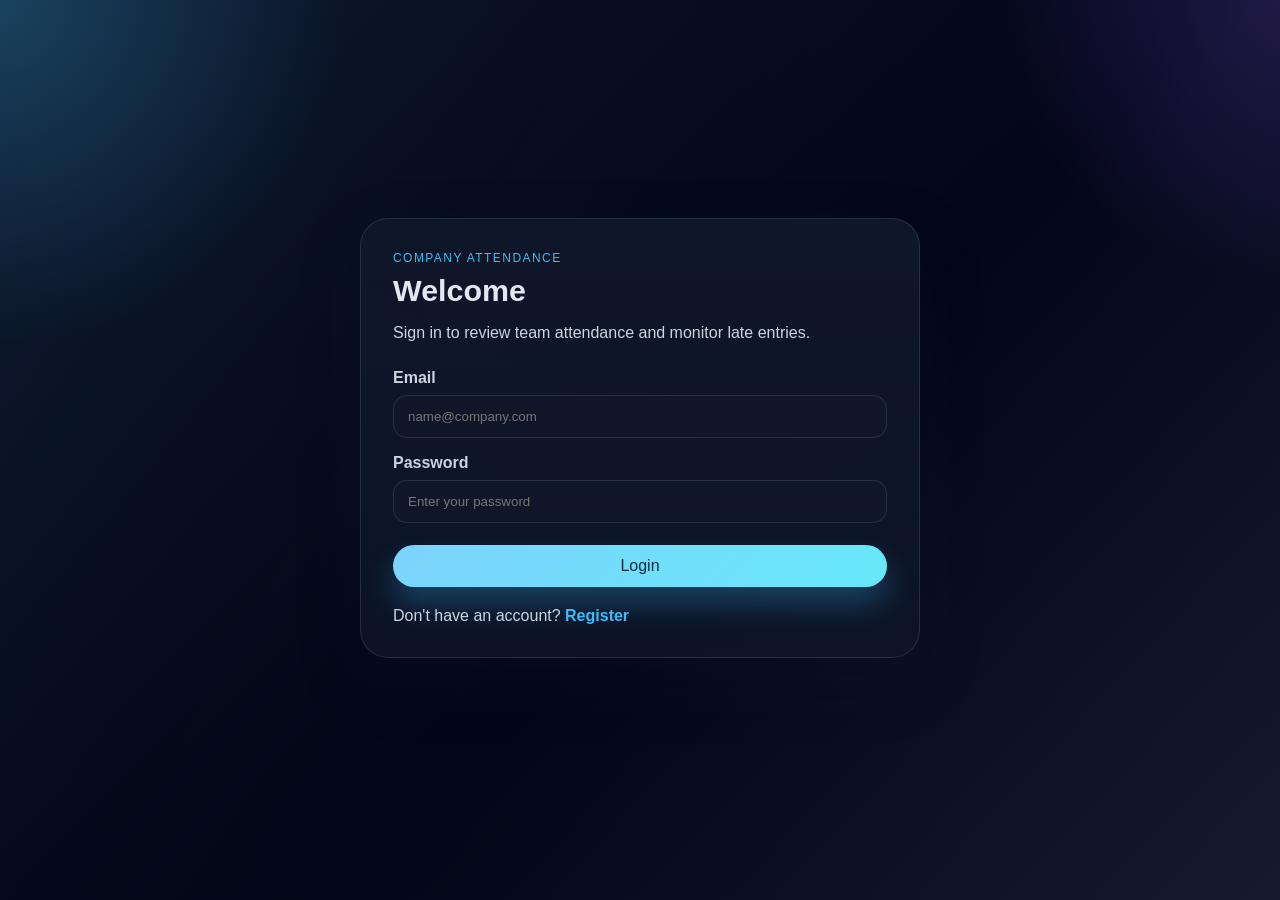
==== frontend/index.html @ ea2394e5 "first commit" ====
<!doctype html>
<html lang="en">
<head>
  <meta charset="utf-8">
  <meta name="viewport" content="width=device-width, initial-scale=1">
  <title>Login - Attendance</title>
  <link rel="stylesheet" href="css/style.css">
  <script src="js/jquery-3.6.0.min.js"></script>
</head>
<body>
  <div class="page-shell auth-shell">
    <section class="auth-card">
      <div class="auth-intro">
        <p class="eyebrow">Company Attendance</p>
        <h1>Welcome</h1>
        <p class="hero-copy">Sign in to review team attendance and monitor late entries.</p>
      </div>

      <form id="loginForm" class="auth-form">
        <label>
          <span>Email</span>
          <input type="email" name="email" placeholder="name@company.com" required>
        </label>

        <label>
          <span>Password</span>
          <input type="password" name="password" placeholder="Enter your password" required>
        </label>

        <button type="submit" class="btn btn-primary">Login</button>
      </form>

      <p class="auth-footer">Don't have an account? <a href="register.html">Register</a></p>
    </section>
  </div>

  <script>
  $('#loginForm').on('submit', function(e){
    e.preventDefault();
    $.ajax({
      url: '../backend/login.php',
      method: 'POST',
      data: $(this).serialize(),
      success: function(res){
        if (res.success) location.href = 'dashboard.html';
        else alert(res.error || 'Login failed');
      },
      error: function(){ alert('Request error'); }
    });
  });
  </script>
</body>
</html>
---- frontend/css/style.css ----
:root {
  --bg: #0f172a;
  --bg-soft: #111827;
  --panel: rgba(15, 23, 42, 0.88);
  --panel-strong: rgba(30, 41, 59, 0.95);
  --text: #e2e8f0;
  --muted: #cbd5e1;
  --accent: #38bdf8;
  --accent-2: #8b5cf6;
  --success: #34d399;
  --danger: #f87171;
  --border: rgba(148, 163, 184, 0.18);
  --shadow: 0 24px 60px rgba(15, 23, 42, 0.28);
}

* {
  box-sizing: border-box;
}

body {
  margin: 0;
  min-height: 100vh;
  font-family: Inter, "Segoe UI", Roboto, Arial, sans-serif;
  color: var(--text);
  background:
    radial-gradient(circle at top left, rgba(56, 189, 248, 0.24), transparent 22%),
    radial-gradient(circle at top right, rgba(139, 92, 246, 0.2), transparent 18%),
    linear-gradient(135deg, var(--bg), #020617 56%, #111827);
}

body::before {
  content: "";
  position: fixed;
  inset: 0;
  background: linear-gradient(120deg, rgba(56, 189, 248, 0.03), transparent 36%, rgba(139, 92, 246, 0.04));
  pointer-events: none;
}

.page-shell {
  position: relative;
  z-index: 1;
  max-width: 1100px;
  margin: 0 auto;
  padding: 32px 20px 56px;
}

.hero {
  display: flex;
  justify-content: space-between;
  align-items: end;
  gap: 24px;
  padding: 28px 32px;
  border: 1px solid var(--border);
  border-radius: 28px;
  background: linear-gradient(180deg, rgba(15, 23, 42, 0.96), rgba(15, 23, 42, 0.78));
  box-shadow: var(--shadow);
}

.eyebrow {
  margin: 0 0 8px;
  text-transform: uppercase;
  letter-spacing: 0.12em;
  font-size: 0.75rem;
  color: var(--accent);
}

.hero h1 {
  margin: 0;
  font-size: clamp(1.8rem, 2vw, 2.2rem);
}

.hero-copy {
  max-width: 680px;
  margin: 12px 0 0;
  color: var(--muted);
  line-height: 1.6;
}

.hero-actions {
  display: flex;
  flex-wrap: wrap;
  gap: 12px;
}

.btn {
  display: inline-flex;
  align-items: center;
  justify-content: center;
  padding: 12px 18px;
  border-radius: 999px;
  text-decoration: none;
  font-weight: 700;
  transition: transform 180ms ease, box-shadow 180ms ease, background 180ms ease;
}

.btn:hover {
  transform: translateY(-1px);
}

.btn-primary {
  color: #082f49;
  background: linear-gradient(135deg, #7dd3fc, #67e8f9);
  box-shadow: 0 16px 30px rgba(56, 189, 248, 0.28);
}

.btn-secondary {
  color: var(--text);
  background: rgba(30, 41, 59, 0.95);
  border: 1px solid var(--border);
}

.stats-grid {
  margin-top: 24px;
  display: grid;
  grid-template-columns: repeat(auto-fit, minmax(240px, 1fr));
  gap: 18px;
}

.stat-card {
  padding: 24px;
  border-radius: 24px;
  border: 1px solid var(--border);
  background: linear-gradient(180deg, rgba(15, 23, 42, 0.96), rgba(15, 23, 42, 0.78));
  box-shadow: var(--shadow);
}

.stat-card p {
  margin: 0;
  color: var(--muted);
  font-size: 0.95rem;
}

.stat-card h2 {
  margin: 12px 0 8px;
  font-size: 2rem;
}

.stat-card span {
  color: var(--success);
  font-weight: 700;
}

.loading-card {
  min-height: 145px;
}

.loading-card h2 {
  color: var(--muted);
}

.error-card h2 {
  color: var(--danger);
}

.error-card span {
  color: var(--danger);
}

.content-grid {
  margin-top: 24px;
  display: grid;
  grid-template-columns: 2fr 1fr;
  gap: 18px;
}

.panel {
  padding: 24px;
  border-radius: 24px;
  border: 1px solid var(--border);
  background: linear-gradient(180deg, rgba(15, 23, 42, 0.96), rgba(15, 23, 42, 0.78));
  box-shadow: var(--shadow);
}

.panel-header {
  display: flex;
  align-items: center;
  justify-content: space-between;
  gap: 12px;
}

.panel-header h2 {
  margin: 0;
  font-size: 1.25rem;
}

.badge {
  padding: 6px 10px;
  border-radius: 999px;
  background: rgba(52, 211, 153, 0.14);
  color: var(--success);
  font-size: 0.85rem;
  font-weight: 800;
}

.panel-copy {
  color: var(--muted);
  line-height: 1.7;
  margin: 8px 0 0;
}

.feature-list {
  margin: 18px 0 0;
  padding-left: 18px;
  color: var(--text);
}

.feature-list li + li {
  margin-top: 10px;
}

.muted-panel {
  background: linear-gradient(180deg, rgba(30, 41, 59, 0.96), rgba(30, 41, 59, 0.8));
}

.filter-panel {
  margin-top: 24px;
}

.filter-form {
  margin-top: 18px;
  display: flex;
  flex-wrap: wrap;
  align-items: end;
  gap: 14px;
}

.filter-form label {
  display: flex;
  flex-direction: column;
  gap: 8px;
  color: var(--muted);
  font-weight: 700;
}

.filter-form input {
  min-width: 200px;
  padding: 12px 14px;
  border: 1px solid var(--border);
  border-radius: 14px;
  background: rgba(15, 23, 42, 0.88);
  color: var(--text);
}

.table-panel {
  margin-top: 24px;
}

.table-wrap {
  margin-top: 18px;
  overflow-x: auto;
}

.attendance-table {
  width: 100%;
  border-collapse: collapse;
  background: rgba(15, 23, 42, 0.68);
  border-radius: 18px;
  overflow: hidden;
}

.attendance-table th,
.attendance-table td {
  padding: 14px 16px;
  text-align: left;
  border-bottom: 1px solid rgba(148, 163, 184, 0.12);
}

.attendance-table th {
  color: var(--text);
  font-size: 0.95rem;
  background: rgba(30, 41, 59, 0.88);
}

.attendance-table td {
  color: var(--muted);
}

.attendance-table tr:last-child td {
  border-bottom: 0;
}

.attendance-table tbody tr:hover {
  background: rgba(56, 189, 248, 0.08);
}

.empty-state {
  text-align: center;
  color: var(--muted);
  font-style: italic;
}

.auth-shell {
  min-height: 100vh;
  display: grid;
  place-items: center;
}

.auth-card {
  width: min(100%, 560px);
  padding: 32px;
  border-radius: 28px;
  border: 1px solid var(--border);
  background: linear-gradient(180deg, rgba(15, 23, 42, 0.96), rgba(15, 23, 42, 0.78));
  box-shadow: var(--shadow);
}

.auth-intro h1 {
  margin: 0;
  font-size: clamp(1.9rem, 2vw, 2.2rem);
}

.auth-form {
  margin-top: 24px;
  display: grid;
  gap: 16px;
}

.auth-form label {
  display: grid;
  gap: 8px;
  color: var(--muted);
  font-weight: 700;
}

.auth-form input,
.auth-form select {
  width: 100%;
  margin: 0;
  padding: 13px 14px;
  border-radius: 14px;
  border: 1px solid var(--border);
  background: rgba(15, 23, 42, 0.88);
  color: var(--text);
}

.auth-form button {
  margin-top: 6px;
  border: 0;
  cursor: pointer;
  font: inherit;
}

.auth-footer {
  margin: 20px 0 0;
  color: var(--muted);
}

.auth-footer a {
  color: var(--accent);
  text-decoration: none;
  font-weight: 700;
}

input[type="date"] {
  color-scheme: dark;
}

input[type="date"]::-webkit-calendar-picker-indicator {
  filter: invert(1);
  opacity: 1;
  cursor: pointer;
}

input, select {
  margin: 4px 0;
}

@media (max-width: 800px) {
  .hero {
    align-items: start;
    flex-direction: column;
  }

  .content-grid {
    grid-template-columns: 1fr;
  }

  .filter-form {
    flex-direction: column;
    align-items: stretch;
  }

  .filter-form input {
    min-width: 0;
    width: 100%;
  }

  .auth-card {
    padding: 24px;
  }
}
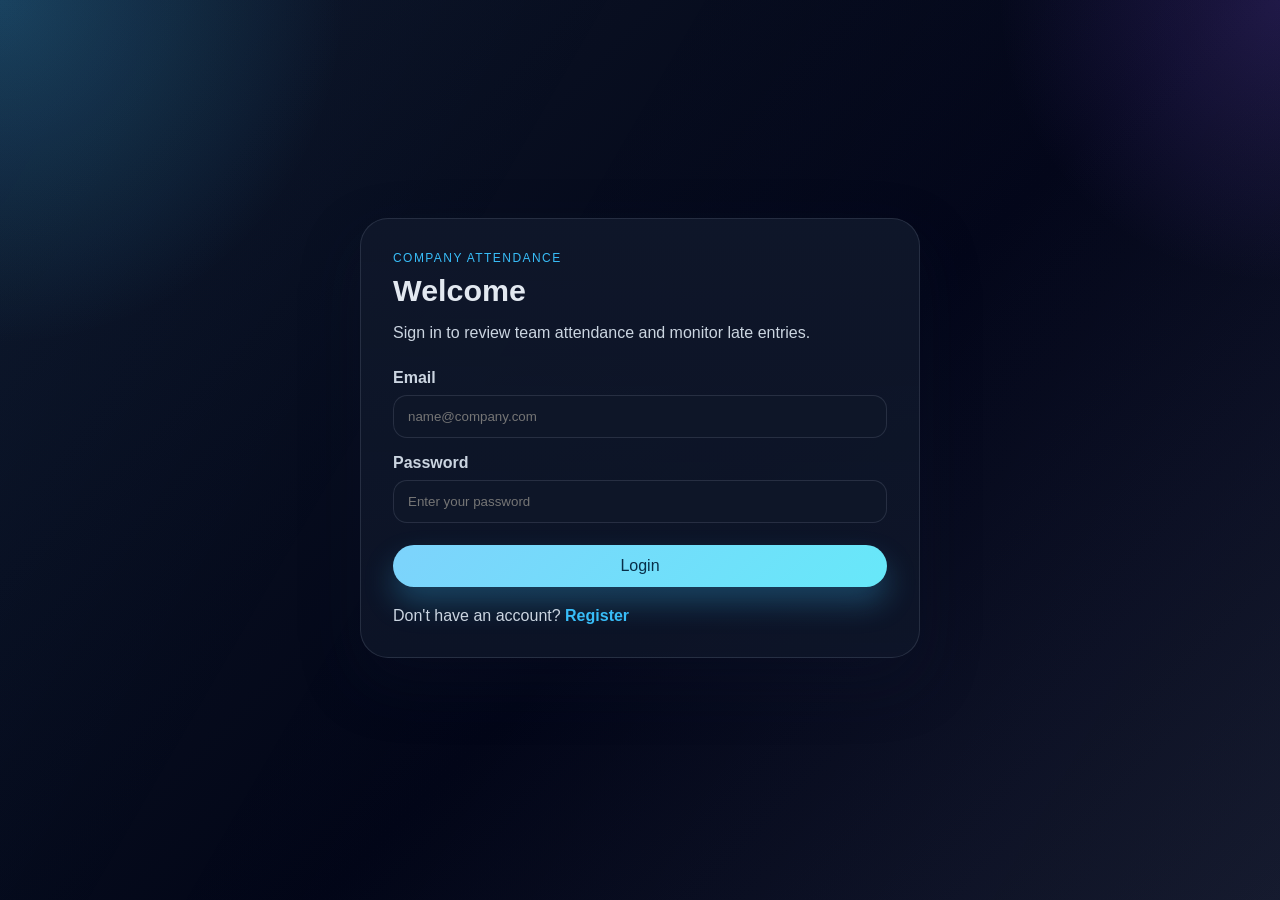
==== commit c886b632: "change UI and add any features" ====
--- a/frontend/index.html
+++ b/frontend/index.html
@@ -6,6 +6,7 @@
   <title>Login - Attendance</title>
   <link rel="stylesheet" href="css/style.css">
   <script src="js/jquery-3.6.0.min.js"></script>
+  <script src="js/ui.js"></script>
 </head>
 <body>
   <div class="page-shell auth-shell">
@@ -43,11 +44,11 @@
       data: $(this).serialize(),
       success: function(res){
         if (res.success) location.href = 'dashboard.html';
-        else alert(res.error || 'Login failed');
+        else appAlert(res.error || 'Login failed', 'error');
       },
-      error: function(){ alert('Request error'); }
+      error: function(){ appAlert('Request error', 'error'); }
     });
   });
   </script>
 </body>
-</html>+</html>
--- a/frontend/css/style.css
+++ b/frontend/css/style.css
@@ -8,6 +8,7 @@
   --accent: #38bdf8;
   --accent-2: #8b5cf6;
   --success: #34d399;
+  --warning: #f59e0b;
   --danger: #f87171;
   --border: rgba(148, 163, 184, 0.18);
   --shadow: 0 24px 60px rgba(15, 23, 42, 0.28);
@@ -15,6 +16,10 @@
 
 * {
   box-sizing: border-box;
+}
+
+[hidden] {
+  display: none !important;
 }
 
 body {
@@ -39,7 +44,7 @@
 .page-shell {
   position: relative;
   z-index: 1;
-  max-width: 1100px;
+  max-width: 1000px;
   margin: 0 auto;
   padding: 32px 20px 56px;
 }
@@ -82,6 +87,32 @@
   gap: 12px;
 }
 
+.hero-actions .btn {
+  white-space: nowrap;
+}
+
+.attendance-page-actions {
+  display: contents;
+}
+
+.page-back-btn {
+  position: absolute;
+  top: 120px;
+  right: calc(99% + 12px);
+  width: 165px;
+  z-index: 2;
+  white-space: nowrap;
+}
+
+.page-logout-btn {
+  position: absolute;
+  top: 120px;
+  left: calc(99% + 12px);
+  width: 155px;
+  z-index: 2;
+  white-space: nowrap;
+}
+
 .btn {
   display: inline-flex;
   align-items: center;
@@ -232,7 +263,8 @@
   font-weight: 700;
 }
 
-.filter-form input {
+.filter-form input,
+.filter-form select {
   min-width: 200px;
   padding: 12px 14px;
   border: 1px solid var(--border);
@@ -273,6 +305,11 @@
 
 .attendance-table td {
   color: var(--muted);
+}
+
+.attendance-table td.late-check-in {
+  color: var(--danger);
+  font-weight: 800;
 }
 
 .attendance-table tr:last-child td {
@@ -365,7 +402,160 @@
   margin: 4px 0;
 }
 
+.app-alert-root {
+  position: fixed;
+  inset: 0;
+  z-index: 50;
+  display: grid;
+  place-items: center;
+  padding: 20px;
+  opacity: 0;
+  pointer-events: none;
+  transition: opacity 180ms ease;
+}
+
+.app-alert-root.is-open {
+  opacity: 1;
+  pointer-events: auto;
+}
+
+.app-alert-backdrop {
+  position: absolute;
+  inset: 0;
+  background: rgba(15, 23, 42, 0.46);
+  backdrop-filter: blur(8px);
+}
+
+.app-alert-card {
+  position: relative;
+  z-index: 1;
+  width: min(100%, 430px);
+  display: grid;
+  grid-template-columns: auto 1fr;
+  gap: 16px;
+  padding: 22px;
+  border-radius: 12px;
+  border: 1px solid rgba(255, 255, 255, 0.7);
+  background: rgba(255, 255, 255, 0.96);
+  box-shadow: 0 24px 70px rgba(15, 23, 42, 0.24);
+  transform: translateY(10px) scale(0.98);
+  transition: transform 180ms ease;
+}
+
+.app-alert-root.is-open .app-alert-card {
+  transform: translateY(0) scale(1);
+}
+
+.app-alert-icon {
+  width: 42px;
+  height: 42px;
+  display: grid;
+  place-items: center;
+  border-radius: 10px;
+  color: #ffffff;
+  font-weight: 900;
+}
+
+.app-alert-icon::before {
+  content: "i";
+}
+
+.alert-success .app-alert-icon {
+  background: var(--success);
+}
+
+.alert-success .app-alert-icon::before {
+  content: "OK";
+  font-size: 0.72rem;
+}
+
+.alert-error .app-alert-icon {
+  background: var(--danger);
+}
+
+.alert-error .app-alert-icon::before {
+  content: "!";
+}
+
+.alert-warning .app-alert-icon {
+  background: var(--warning);
+}
+
+.alert-warning .app-alert-icon::before {
+  content: "?";
+}
+
+.alert-info .app-alert-icon {
+  background: var(--accent-2);
+}
+
+.app-alert-content h2 {
+  margin: 0;
+  color: #172033;
+  font-size: 1.15rem;
+}
+
+.app-alert-content p {
+  margin: 8px 0 0;
+  color: #64748b;
+  line-height: 1.6;
+}
+
+.app-alert-actions {
+  margin-top: 18px;
+  display: flex;
+  justify-content: flex-end;
+  gap: 10px;
+}
+
+.app-alert-actions .btn {
+  border: 0;
+  cursor: pointer;
+  font: inherit;
+}
+
+@media (max-width: 1359px) {
+  .page-back-btn,
+  .page-logout-btn {
+    width: 128px;
+    white-space: normal;
+    text-align: center;
+    line-height: 1.2;
+  }
+}
+
+@media (max-width: 1279px) {
+  .attendance-page-actions {
+    display: flex;
+    justify-content: space-between;
+    gap: 12px;
+    margin-bottom: 16px;
+  }
+
+  .page-back-btn,
+  .page-logout-btn {
+    position: static;
+    flex: 1;
+    width: auto;
+  }
+}
+
 @media (max-width: 800px) {
+  .page-back-btn,
+  .page-logout-btn {
+    padding: 10px 12px;
+    font-size: 0.9rem;
+  }
+
+  .hero-actions {
+    width: 100%;
+  }
+
+  .hero-actions .btn {
+    flex: 1;
+    min-width: 150px;
+  }
+
   .hero {
     align-items: start;
     flex-direction: column;
@@ -380,7 +570,8 @@
     align-items: stretch;
   }
 
-  .filter-form input {
+  .filter-form input,
+  .filter-form select {
     min-width: 0;
     width: 100%;
   }
@@ -388,5 +579,30 @@
   .auth-card {
     padding: 24px;
   }
-}
-
+
+  .app-alert-card {
+    grid-template-columns: 1fr;
+  }
+
+  .app-alert-actions {
+    flex-direction: column-reverse;
+  }
+
+  .app-alert-actions .btn {
+    width: 100%;
+  }
+}
+
+@media (max-width: 480px) {
+  .attendance-page-actions,
+  .hero-actions {
+    flex-direction: column;
+  }
+
+  .attendance-page-actions .btn,
+  .hero-actions .btn {
+    min-width: 0;
+    max-width: none;
+    width: 100%;
+  }
+}
